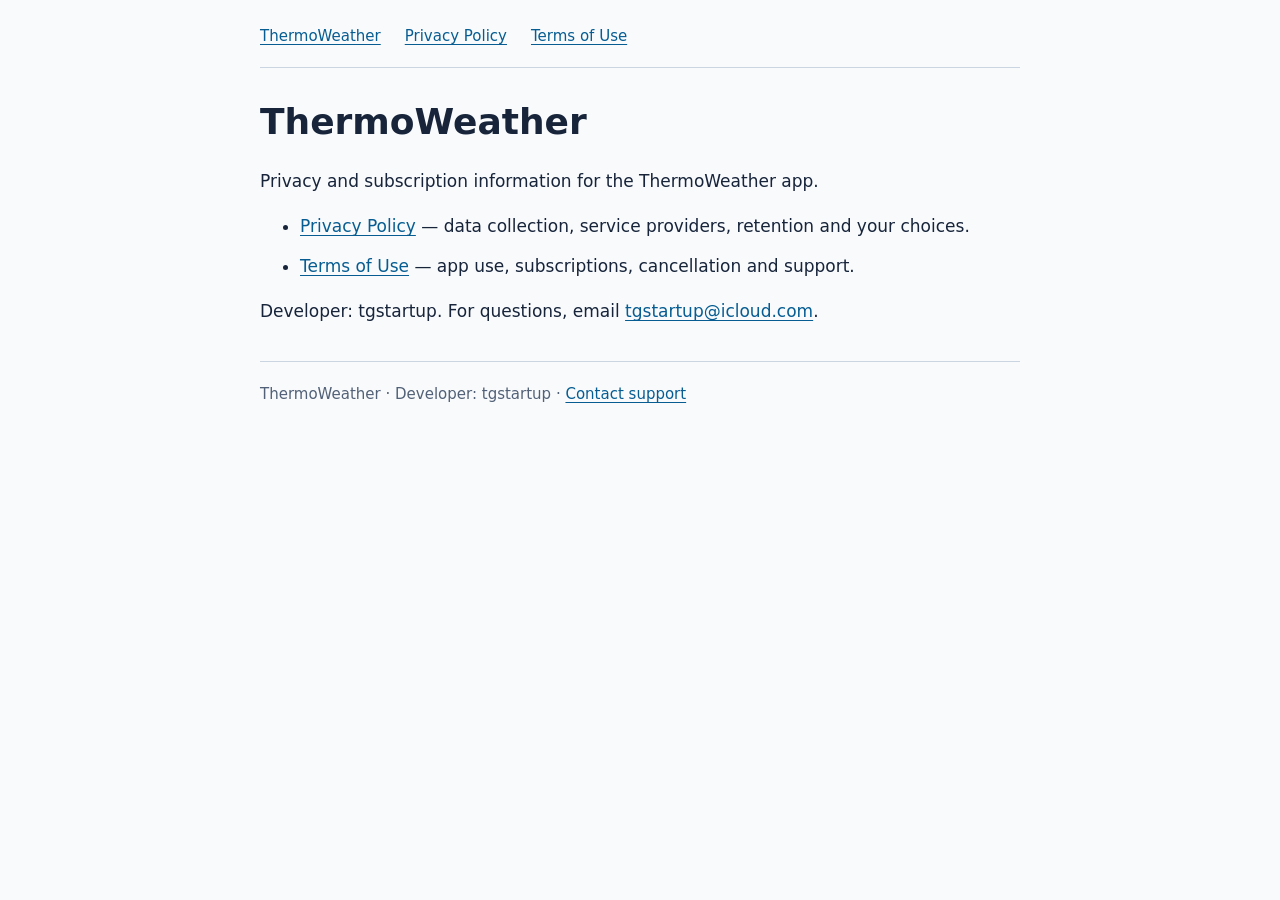
==== index.html @ 707f6452 "Publish English privacy policy and terms as accessible web pages" ====
<!DOCTYPE html>
<html lang="en">
<head>
<meta charset="utf-8">
<meta name="viewport" content="width=device-width,initial-scale=1">
<meta name="description" content="ThermoWeather privacy policy, terms of use and support contact.">
<meta name="referrer" content="strict-origin-when-cross-origin">
<title>ThermoWeather — Legal information</title>
<link rel="canonical" href="https://mig4486.github.io/thermoweather-legal/">
<style>*{box-sizing:border-box}html{color-scheme:light dark}body{font-family:system-ui,-apple-system,BlinkMacSystemFont,"Segoe UI",sans-serif;max-width:800px;margin:0 auto;padding:24px 20px 48px;line-height:1.65;font-size:17px;color:#17243a;background:#f8fafc;overflow-wrap:anywhere}header,footer{font-size:15px}header{border-bottom:1px solid #cbd5e1;padding-bottom:18px}nav{display:flex;flex-wrap:wrap;gap:12px 24px}a{color:#075d92;text-underline-offset:3px}a:focus-visible{outline:3px solid #075d92;outline-offset:4px}h1{font-size:clamp(26px,6vw,36px);line-height:1.2;margin-top:32px}h2{font-size:22px;line-height:1.3;margin-top:32px}h3{font-size:19px}.meta{font-size:15px;color:#526177}.warn{padding:16px;border-left:4px solid #a66b00;background:#fff4d6;margin:24px 0}footer{border-top:1px solid #cbd5e1;margin-top:36px;padding-top:20px;color:#526177}li{margin:12px 0}@media(prefers-color-scheme:dark){body{background:#0b1220;color:#f4f7fb}a{color:#7fd4ff}.meta,footer{color:#aab8ca}header,footer{border-color:#38485f}.warn{background:#302b22;border-color:#ffc24b}a:focus-visible{outline-color:#7fd4ff}}@media print{body{max-width:none;background:#fff;color:#000;font-size:11pt}header,footer{display:none}a{color:inherit}h2{break-after:avoid}}</style>
</head>
<body>
<header><nav aria-label="Legal documents"><a href="./">ThermoWeather</a><a href="privacy_policy.html">Privacy Policy</a><a href="terms_of_use.html">Terms of Use</a></nav></header>
<main>
<h1>ThermoWeather</h1>
<p>Privacy and subscription information for the ThermoWeather app.</p>
<ul><li><a href="privacy_policy.html">Privacy Policy</a> — data collection, service providers, retention and your choices.</li>
<li><a href="terms_of_use.html">Terms of Use</a> — app use, subscriptions, cancellation and support.</li></ul>
<p>Developer: tgstartup. For questions, email <a href="mailto:tgstartup@icloud.com">tgstartup@icloud.com</a>.</p>
</main>
<footer>ThermoWeather · Developer: tgstartup · <a href="mailto:tgstartup@icloud.com">Contact support</a></footer>
</body>
</html>
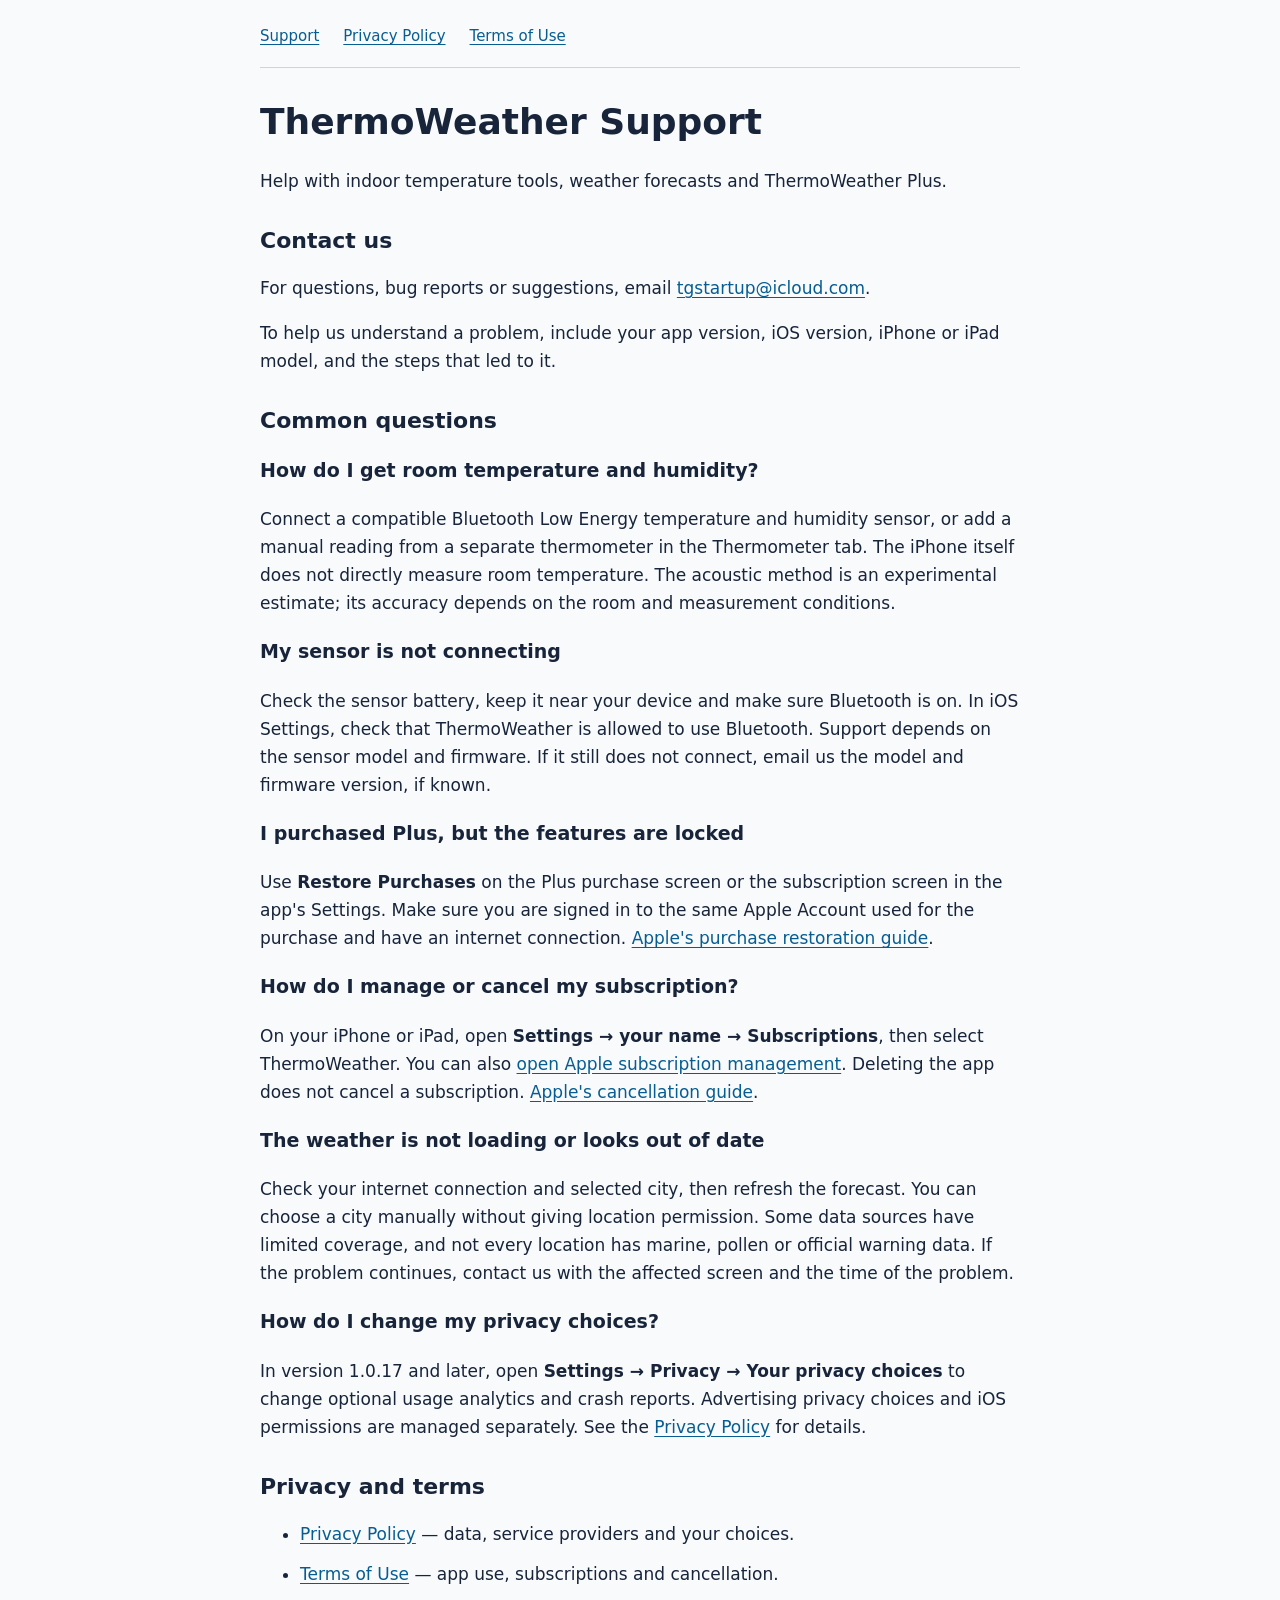
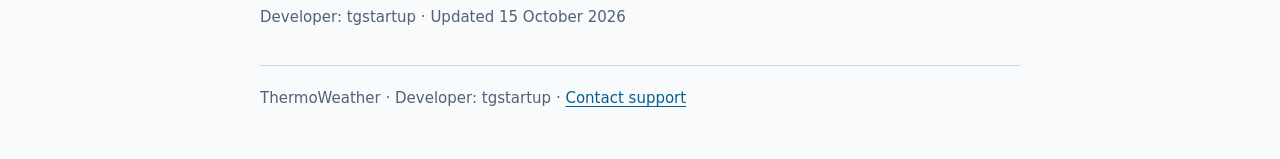
==== commit 185507ef: "Make homepage a ThermoWeather support page" ====
--- a/index.html
+++ b/index.html
@@ -3,20 +3,77 @@
 <head>
 <meta charset="utf-8">
 <meta name="viewport" content="width=device-width,initial-scale=1">
-<meta name="description" content="ThermoWeather privacy policy, terms of use and support contact.">
+<meta name="description" content="ThermoWeather support: contact us, restore Plus purchases, manage subscriptions, and get help with sensors and weather.">
 <meta name="referrer" content="strict-origin-when-cross-origin">
-<title>ThermoWeather — Legal information</title>
+<title>ThermoWeather — Support</title>
 <link rel="canonical" href="https://mig4486.github.io/thermoweather-legal/">
 <style>*{box-sizing:border-box}html{color-scheme:light dark}body{font-family:system-ui,-apple-system,BlinkMacSystemFont,"Segoe UI",sans-serif;max-width:800px;margin:0 auto;padding:24px 20px 48px;line-height:1.65;font-size:17px;color:#17243a;background:#f8fafc;overflow-wrap:anywhere}header,footer{font-size:15px}header{border-bottom:1px solid #cbd5e1;padding-bottom:18px}nav{display:flex;flex-wrap:wrap;gap:12px 24px}a{color:#075d92;text-underline-offset:3px}a:focus-visible{outline:3px solid #075d92;outline-offset:4px}h1{font-size:clamp(26px,6vw,36px);line-height:1.2;margin-top:32px}h2{font-size:22px;line-height:1.3;margin-top:32px}h3{font-size:19px}.meta{font-size:15px;color:#526177}.warn{padding:16px;border-left:4px solid #a66b00;background:#fff4d6;margin:24px 0}footer{border-top:1px solid #cbd5e1;margin-top:36px;padding-top:20px;color:#526177}li{margin:12px 0}@media(prefers-color-scheme:dark){body{background:#0b1220;color:#f4f7fb}a{color:#7fd4ff}.meta,footer{color:#aab8ca}header,footer{border-color:#38485f}.warn{background:#302b22;border-color:#ffc24b}a:focus-visible{outline-color:#7fd4ff}}@media print{body{max-width:none;background:#fff;color:#000;font-size:11pt}header,footer{display:none}a{color:inherit}h2{break-after:avoid}}</style>
 </head>
 <body>
-<header><nav aria-label="Legal documents"><a href="./">ThermoWeather</a><a href="privacy_policy.html">Privacy Policy</a><a href="terms_of_use.html">Terms of Use</a></nav></header>
+<header><nav aria-label="Support and legal documents"><a href="./" aria-current="page">Support</a><a href="privacy_policy.html">Privacy Policy</a><a href="terms_of_use.html">Terms of Use</a></nav></header>
 <main>
-<h1>ThermoWeather</h1>
-<p>Privacy and subscription information for the ThermoWeather app.</p>
-<ul><li><a href="privacy_policy.html">Privacy Policy</a> — data collection, service providers, retention and your choices.</li>
-<li><a href="terms_of_use.html">Terms of Use</a> — app use, subscriptions, cancellation and support.</li></ul>
-<p>Developer: tgstartup. For questions, email <a href="mailto:tgstartup@icloud.com">tgstartup@icloud.com</a>.</p>
+<h1>ThermoWeather Support</h1>
+<p>Help with indoor temperature tools, weather forecasts and ThermoWeather Plus.</p>
+
+<section aria-labelledby="contact">
+<h2 id="contact">Contact us</h2>
+<p>For questions, bug reports or suggestions, email
+<a href="mailto:tgstartup@icloud.com?subject=ThermoWeather%20Support">tgstartup@icloud.com</a>.</p>
+<p>To help us understand a problem, include your app version, iOS version,
+iPhone or iPad model, and the steps that led to it.</p>
+</section>
+
+<section aria-labelledby="help">
+<h2 id="help">Common questions</h2>
+
+<h3>How do I get room temperature and humidity?</h3>
+<p>Connect a compatible Bluetooth Low Energy temperature and humidity sensor,
+or add a manual reading from a separate thermometer in the Thermometer tab.
+The iPhone itself does not directly measure room temperature. The acoustic
+method is an experimental estimate; its accuracy depends on the room and
+measurement conditions.</p>
+
+<h3>My sensor is not connecting</h3>
+<p>Check the sensor battery, keep it near your device and make sure Bluetooth
+is on. In iOS Settings, check that ThermoWeather is allowed to use Bluetooth.
+Support depends on the sensor model and firmware. If it still does not
+connect, email us the model and firmware version, if known.</p>
+
+<h3>I purchased Plus, but the features are locked</h3>
+<p>Use <b>Restore Purchases</b> on the Plus purchase screen or the subscription
+screen in the app's Settings. Make sure you are signed in to the same Apple
+Account used for the purchase and have an internet connection.
+<a href="https://support.apple.com/en-us/108096">Apple's purchase restoration guide</a>.</p>
+
+<h3>How do I manage or cancel my subscription?</h3>
+<p>On your iPhone or iPad, open <b>Settings → your name → Subscriptions</b>,
+then select ThermoWeather. You can also
+<a href="https://apps.apple.com/account/subscriptions">open Apple subscription management</a>.
+Deleting the app does not cancel a subscription.
+<a href="https://support.apple.com/en-us/118428">Apple's cancellation guide</a>.</p>
+
+<h3>The weather is not loading or looks out of date</h3>
+<p>Check your internet connection and selected city, then refresh the forecast.
+You can choose a city manually without giving location permission.
+Some data sources have limited coverage, and not every location has marine,
+pollen or official warning data. If the problem continues, contact us with
+the affected screen and the time of the problem.</p>
+
+<h3>How do I change my privacy choices?</h3>
+<p>In version 1.0.17 and later, open <b>Settings → Privacy → Your privacy choices</b>
+to change optional usage analytics and crash reports. Advertising privacy
+choices and iOS permissions are managed separately.
+See the <a href="privacy_policy.html">Privacy Policy</a> for details.</p>
+</section>
+
+<section aria-labelledby="legal">
+<h2 id="legal">Privacy and terms</h2>
+<ul>
+<li><a href="privacy_policy.html">Privacy Policy</a> — data, service providers and your choices.</li>
+<li><a href="terms_of_use.html">Terms of Use</a> — app use, subscriptions and cancellation.</li>
+</ul>
+<p class="meta">Developer: tgstartup · Updated 15 October 2026</p>
+</section>
 </main>
 <footer>ThermoWeather · Developer: tgstartup · <a href="mailto:tgstartup@icloud.com">Contact support</a></footer>
 </body>
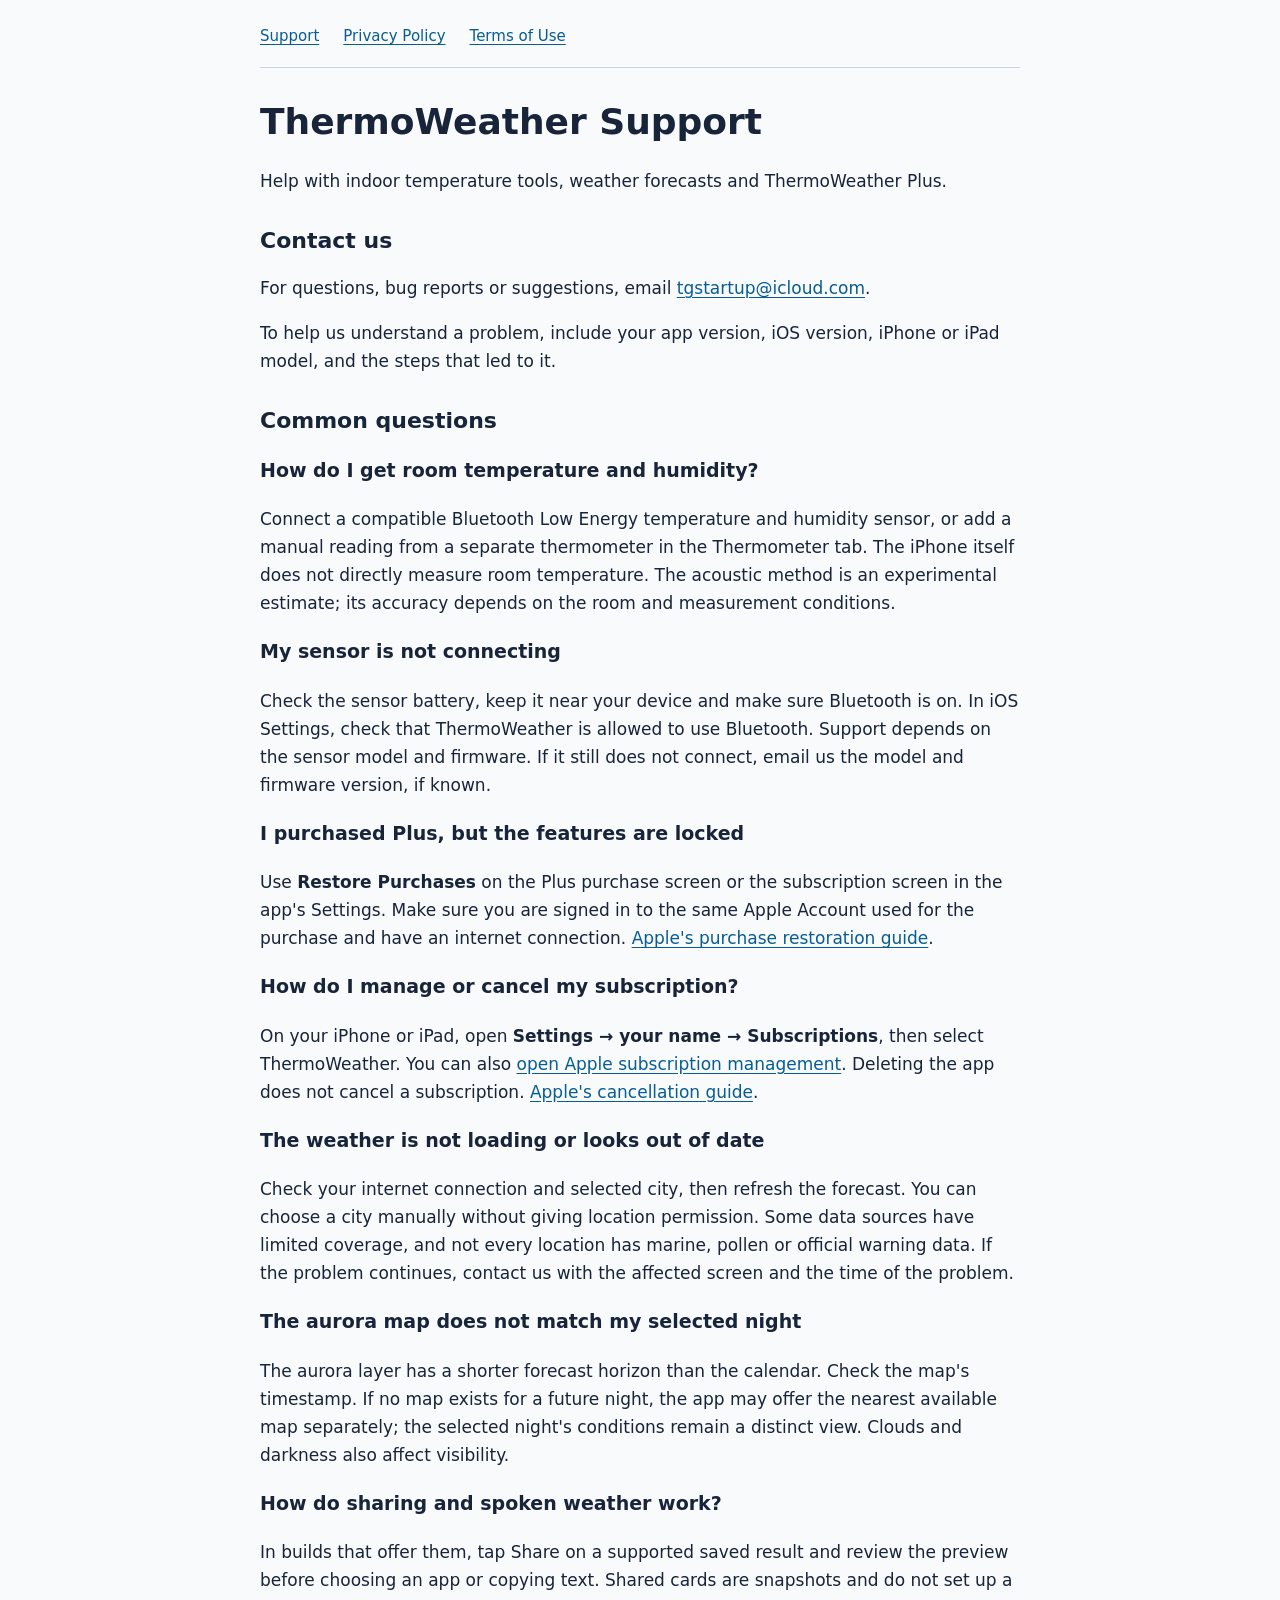
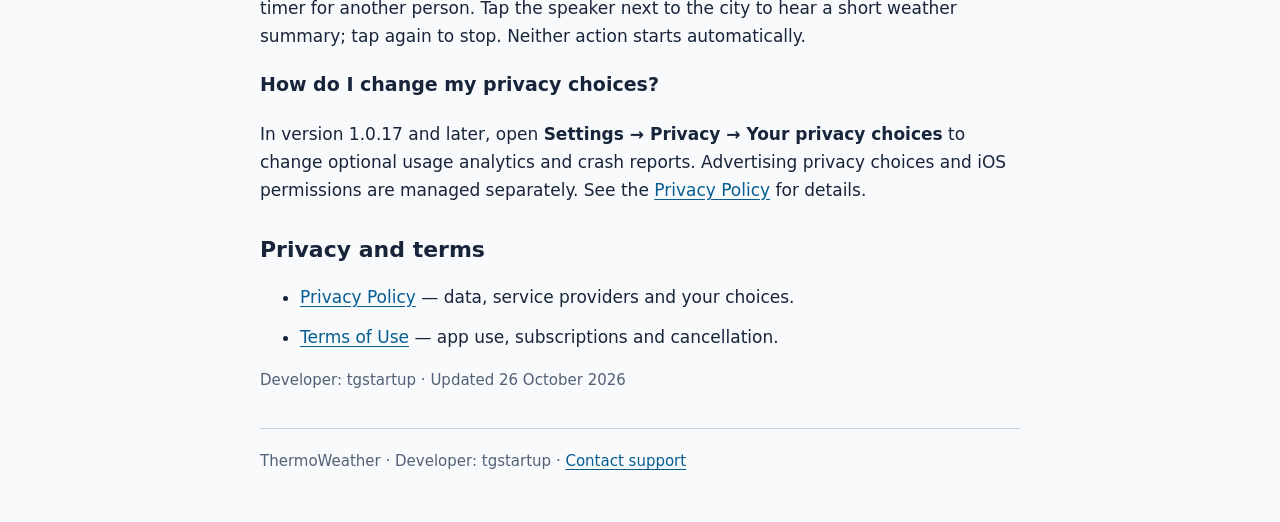
==== commit 9792358e: "Update ThermoWeather privacy, terms and support for 1.0.18 (26 October 2026)" ====
--- a/index.html
+++ b/index.html
@@ -59,6 +59,18 @@
 pollen or official warning data. If the problem continues, contact us with
 the affected screen and the time of the problem.</p>
 
+<h3>The aurora map does not match my selected night</h3>
+<p>The aurora layer has a shorter forecast horizon than the calendar. Check the
+map's timestamp. If no map exists for a future night, the app may offer the nearest
+available map separately; the selected night's conditions remain a distinct view.
+Clouds and darkness also affect visibility.</p>
+
+<h3>How do sharing and spoken weather work?</h3>
+<p>In builds that offer them, tap Share on a supported saved result and review the
+preview before choosing an app or copying text. Shared cards are snapshots and do
+not set up a timer for another person. Tap the speaker next to the city to hear a
+short weather summary; tap again to stop. Neither action starts automatically.</p>
+
 <h3>How do I change my privacy choices?</h3>
 <p>In version 1.0.17 and later, open <b>Settings → Privacy → Your privacy choices</b>
 to change optional usage analytics and crash reports. Advertising privacy
@@ -72,7 +84,7 @@
 <li><a href="privacy_policy.html">Privacy Policy</a> — data, service providers and your choices.</li>
 <li><a href="terms_of_use.html">Terms of Use</a> — app use, subscriptions and cancellation.</li>
 </ul>
-<p class="meta">Developer: tgstartup · Updated 15 October 2026</p>
+<p class="meta">Developer: tgstartup · Updated 26 October 2026</p>
 </section>
 </main>
 <footer>ThermoWeather · Developer: tgstartup · <a href="mailto:tgstartup@icloud.com">Contact support</a></footer>
